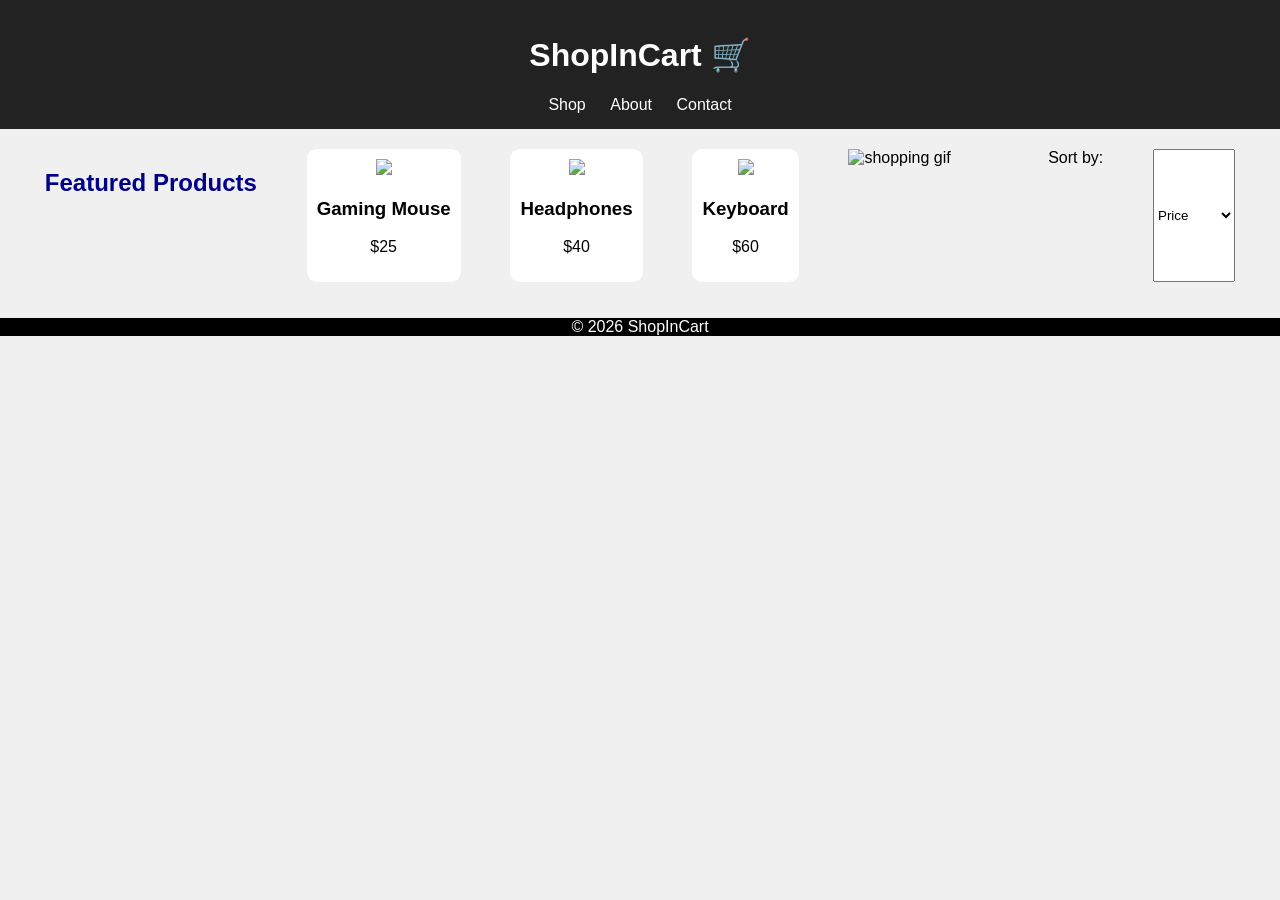
==== index.html @ c74620e2 "Add files via upload" ====
<!DOCTYPE html>
<html>
<head>
    <title>ShopInCart - Home</title>
    <link rel="stylesheet" href="styles.css">

    <!-- Internal CSS -->
    <style>
        h2 {
            color: darkblue;
        }
    </style>
</head>

<body>

<header>
    <h1>ShopInCart 🛒</h1>
    <nav>
        <a href="index.html">Shop</a>
        <a href="about.html">About</a>
        <a href="contact.html">Contact</a>
    </nav>
</header>

<section class="products">

    <h2>Featured Products</h2>

    <div class="card">
        <img src="https://via.placeholder.com/200">
        <h3>Gaming Mouse</h3>
        <p>$25</p>
    </div>

    <div class="card">
        <img src="https://via.placeholder.com/200">
        <h3>Headphones</h3>
        <p>$40</p>
    </div>

    <div class="card">
        <img src="https://via.placeholder.com/200">
        <h3>Keyboard</h3>
        <p>$60</p>
    </div>

    <!-- GIF -->
    <img src="https://media.giphy.com/media/3o7aD2saalBwwftBIY/giphy.gif" alt="shopping gif">

    <!-- Dropdown -->
    <label>Sort by:</label>
    <select>
        <option>Price</option>
        <option>Popularity</option>
        <option>Newest</option>
    </select>

</section>

<footer style="background:black; color:white; text-align:center;">
    <!-- Inline CSS -->
    <p>© 2026 ShopInCart</p>
</footer>

</body>
</html>
---- styles.css ----
body {
    font-family: Arial;
    margin: 0;
    background-color: #f0f0f0;
}

/* Selector 1 */
header {
    background-color: #222;
    color: white;
    padding: 15px;
    text-align: center;
}

/* Selector 2 */
nav a {
    color: white;
    margin: 10px;
    text-decoration: none;
}

/* Selector 3 (Flexbox requirement) */
.products {
    display: flex;
    justify-content: space-around;
    padding: 20px;
}

/* Selector 4 */
.card {
    background: white;
    padding: 10px;
    border-radius: 10px;
    text-align: center;
}

/* Selector 5 */
img {
    width: 150px;
}

/* Animation 1 */
.card {
    animation: slideUp 1s;
}

@keyframes slideUp {
    from {transform: translateY(50px);}
    to {transform: translateY(0);}
}

/* Animation 2 */
button:hover {
    transform: scale(1.1);
    transition: 0.3s;
}
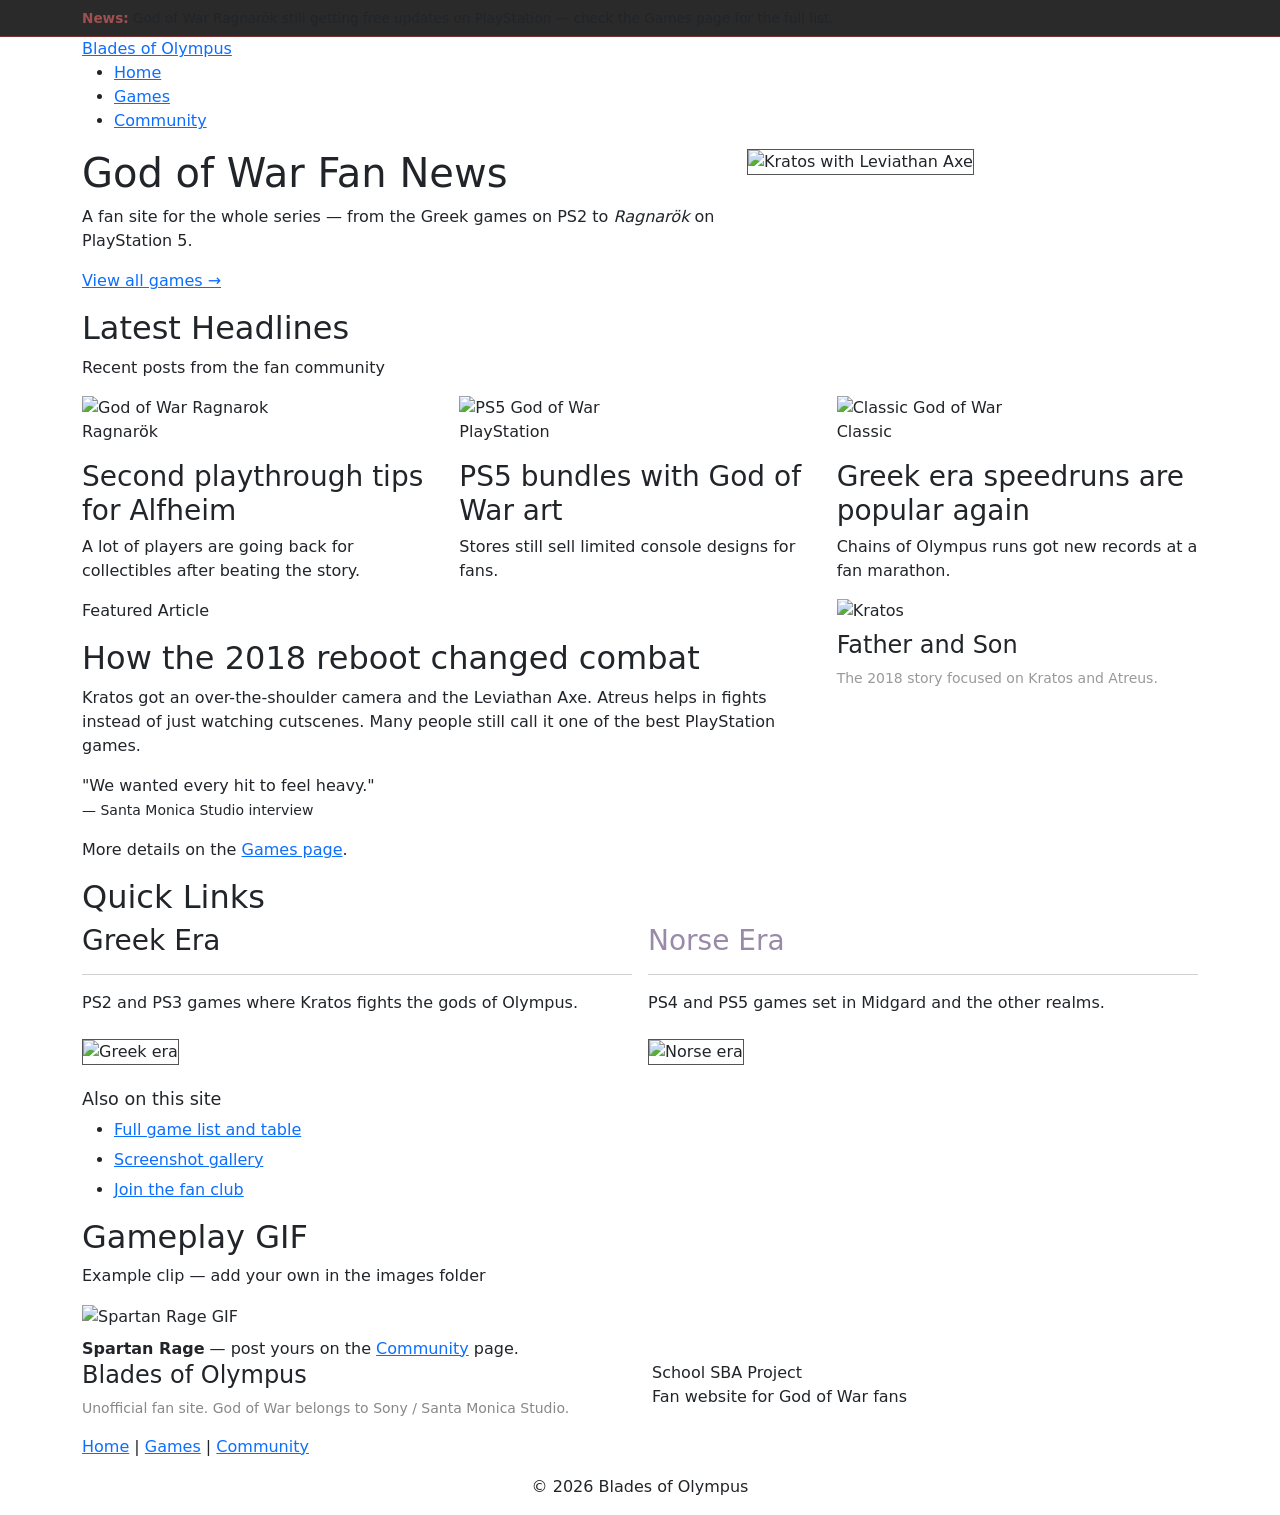
==== commit 51179f90: "Add files via upload" ====
--- a/index.html
+++ b/index.html
@@ -1,67 +1,204 @@
 <!DOCTYPE html>
-<html>
+<html lang="en">
 <head>
-    <title>ShopInCart - Home</title>
-    <link rel="stylesheet" href="styles.css">
-
-    <!-- Internal CSS -->
+    <meta charset="UTF-8">
+    <meta name="viewport" content="width=device-width, initial-scale=1.0">
+    <title>Blades of Olympus | God of War Fan Site</title>
+    <link href="https://cdn.jsdelivr.net/npm/bootstrap@5.3.3/dist/css/bootstrap.min.css" rel="stylesheet">
+    <link rel="stylesheet" href="css/style.css">
     <style>
-        h2 {
-            color: darkblue;
+        .news-bar {
+            background-color: #2a2a2a;
+            border-bottom: 1px solid #7a3030;
+            padding: 8px 0;
+            font-size: 0.85rem;
+        }
+        .news-bar strong {
+            color: #a05050;
+        }
+        .headline-list li {
+            margin-bottom: 6px;
         }
     </style>
 </head>
-
 <body>
 
-<header>
-    <h1>ShopInCart 🛒</h1>
-    <nav>
-        <a href="index.html">Shop</a>
-        <a href="about.html">About</a>
-        <a href="contact.html">Contact</a>
+    <div class="news-bar">
+        <div class="container">
+            <strong>News:</strong>
+            God of War Ragnarök still getting free updates on PlayStation — check the Games page for the full list.
+        </div>
+    </div>
+
+    <nav class="site-nav">
+        <div class="container">
+            <a class="brand-gow" href="index.html">Blades of <span>Olympus</span></a>
+            <ul class="nav-links">
+                <li><a class="active" href="index.html">Home</a></li>
+                <li><a href="games.html">Games</a></li>
+                <li><a href="contact.html">Community</a></li>
+            </ul>
+        </div>
     </nav>
-</header>
-
-<section class="products">
-
-    <h2>Featured Products</h2>
-
-    <div class="card">
-        <img src="https://via.placeholder.com/200">
-        <h3>Gaming Mouse</h3>
-        <p>$25</p>
-    </div>
-
-    <div class="card">
-        <img src="https://via.placeholder.com/200">
-        <h3>Headphones</h3>
-        <p>$40</p>
-    </div>
-
-    <div class="card">
-        <img src="https://via.placeholder.com/200">
-        <h3>Keyboard</h3>
-        <p>$60</p>
-    </div>
-
-    <!-- GIF -->
-    <img src="https://media.giphy.com/media/3o7aD2saalBwwftBIY/giphy.gif" alt="shopping gif">
-
-    <!-- Dropdown -->
-    <label>Sort by:</label>
-    <select>
-        <option>Price</option>
-        <option>Popularity</option>
-        <option>Newest</option>
-    </select>
-
-</section>
-
-<footer style="background:black; color:white; text-align:center;">
-    <!-- Inline CSS -->
-    <p>© 2026 ShopInCart</p>
-</footer>
+
+    <header class="page-header">
+        <div class="container">
+            <div class="row">
+                <div class="col-md-7">
+                    <h1>God of War Fan News</h1>
+                    <p>
+                        A fan site for the whole series — from the Greek games on PS2 to
+                        <em>Ragnarök</em> on PlayStation 5.
+                    </p>
+                    <p><a href="games.html">View all games →</a></p>
+                </div>
+                <div class="col-md-5 mt-3 mt-md-0">
+                    <img src="./images/Kratos&Leviathan.jpg" alt="Kratos with Leviathan Axe" class="img-fluid" style="border: 1px solid #555;">
+                </div>
+            </div>
+        </div>
+    </header>
+
+    <section class="section-block">
+        <div class="container">
+            <h2 class="section-title">Latest Headlines</h2>
+            <p class="section-sub">Recent posts from the fan community</p>
+
+            <div class="row g-3">
+                <div class="col-md-4">
+                    <article class="news-card">
+                        <img src="./images/Alfheim.jpg" alt="God of War Ragnarok">
+                        <div class="card-body">
+                            <p class="card-meta">Ragnarök</p>
+                            <h3>Second playthrough tips for Alfheim</h3>
+                            <p>A lot of players are going back for collectibles after beating the story.</p>
+                        </div>
+                    </article>
+                </div>
+                <div class="col-md-4">
+                    <article class="news-card">
+                        <img src="./images/PS5 Bundle.webp" alt="PS5 God of War">
+                        <div class="card-body">
+                            <p class="card-meta">PlayStation</p>
+                            <h3>PS5 bundles with God of War art</h3>
+                            <p>Stores still sell limited console designs for fans.</p>
+                        </div>
+                    </article>
+                </div>
+                <div class="col-md-4">
+                    <article class="news-card">
+                        <img src="./images/SpeedRunGOW.jpg" alt="Classic God of War">
+                        <div class="card-body">
+                            <p class="card-meta">Classic</p>
+                            <h3>Greek era speedruns are popular again</h3>
+                            <p>Chains of Olympus runs got new records at a fan marathon.</p>
+                        </div>
+                    </article>
+                </div>
+            </div>
+        </div>
+    </section>
+
+    <section class="section-block bg-alt">
+        <div class="container">
+            <div class="row g-3">
+                <div class="col-lg-8">
+                    <aside class="featured-box">
+                        <p class="card-meta">Featured Article</p>
+                        <h2>How the 2018 reboot changed combat</h2>
+                        <p>
+                            Kratos got an over-the-shoulder camera and the Leviathan Axe.
+                            Atreus helps in fights instead of just watching cutscenes.
+                            Many people still call it one of the best PlayStation games.
+                        </p>
+                        <blockquote>
+                            "We wanted every hit to feel heavy."
+                            <footer><small>— Santa Monica Studio interview</small></footer>
+                        </blockquote>
+                        <p>More details on the <a href="games.html">Games page</a>.</p>
+                    </aside>
+                </div>
+                <div class="col-lg-4">
+                    <figure class="side-box">
+                        <img src="./images/Kratos&Atreus.jpg" alt="Kratos" class="img-fluid mb-2">
+                        <figcaption>
+                            <h4 class="text-muted-blue">Father and Son</h4>
+                            <p class="small" style="color: #999;">The 2018 story focused on Kratos and Atreus.</p>
+                        </figcaption>
+                    </figure>
+                </div>
+            </div>
+        </div>
+    </section>
+
+    <section class="section-block">
+        <div class="container">
+            <h2 class="section-title">Quick Links</h2>
+            <div class="row g-3">
+                <div class="col-md-6">
+                    <div class="side-box text-start">
+                        <h3 class="text-muted-blue">Greek Era</h3>
+                        <hr style="border-color: #444;">
+                        <p>PS2 and PS3 games where Kratos fights the gods of Olympus.</p>
+                        <img src="./images/Ps2-Ps3 GOW.jpg" alt="Greek era" class="img-fluid mt-2" style="border: 1px solid #555;">
+                    </div>
+                </div>
+                <div class="col-md-6">
+                    <div class="side-box text-start">
+                        <h3 style="color: #9a8aaa;">Norse Era</h3>
+                        <hr style="border-color: #444;">
+                        <p>PS4 and PS5 games set in Midgard and the other realms.</p>
+                        <img src="./images/GOW Realms.avif" alt="Norse era" class="img-fluid mt-2" style="border: 1px solid #555;">
+                    </div>
+                </div>
+            </div>
+
+            <div class="row mt-4">
+                <div class="col-md-4">
+                    <h3 class="section-title" style="font-size: 1.1rem;">Also on this site</h3>
+                    <ul class="headline-list">
+                        <li><a href="games.html">Full game list and table</a></li>
+                        <li><a href="games.html">Screenshot gallery</a></li>
+                        <li><a href="contact.html">Join the fan club</a></li>
+                    </ul>
+                </div>
+            </div>
+        </div>
+    </section>
+
+    <section class="section-block bg-alt">
+        <div class="container">
+            <h2 class="section-title">Gameplay GIF</h2>
+            <p class="section-sub">Example clip — add your own in the images folder</p>
+            <div class="gif-box">
+                <img src="./images/Cat Rage!.gif" alt="Spartan Rage GIF">
+                <p class="mt-2 mb-0"><strong class="text-muted-red">Spartan Rage</strong> — post yours on the <a href="contact.html">Community</a> page.</p>
+            </div>
+        </div>
+    </section>
+
+    <footer class="site-footer">
+        <div class="container">
+            <div class="row">
+                <div class="col-md-6">
+                    <h4>Blades of Olympus</h4>
+                    <p class="small" style="color: #888;">Unofficial fan site. God of War belongs to Sony / Santa Monica Studio.</p>
+                    <p>
+                        <a href="index.html">Home</a> |
+                        <a href="games.html">Games</a> |
+                        <a href="contact.html">Community</a>
+                    </p>
+                </div>
+                <div class="col-md-6 mt-3 mt-md-0">
+                    <address>
+                        School SBA Project<br>
+                        Fan website for God of War fans
+                    </address>
+                </div>
+            </div>
+            <p class="footer-copy text-center">© 2026 Blades of Olympus</p>
+        </div>
+    </footer>
 
 </body>
-</html>+</html>
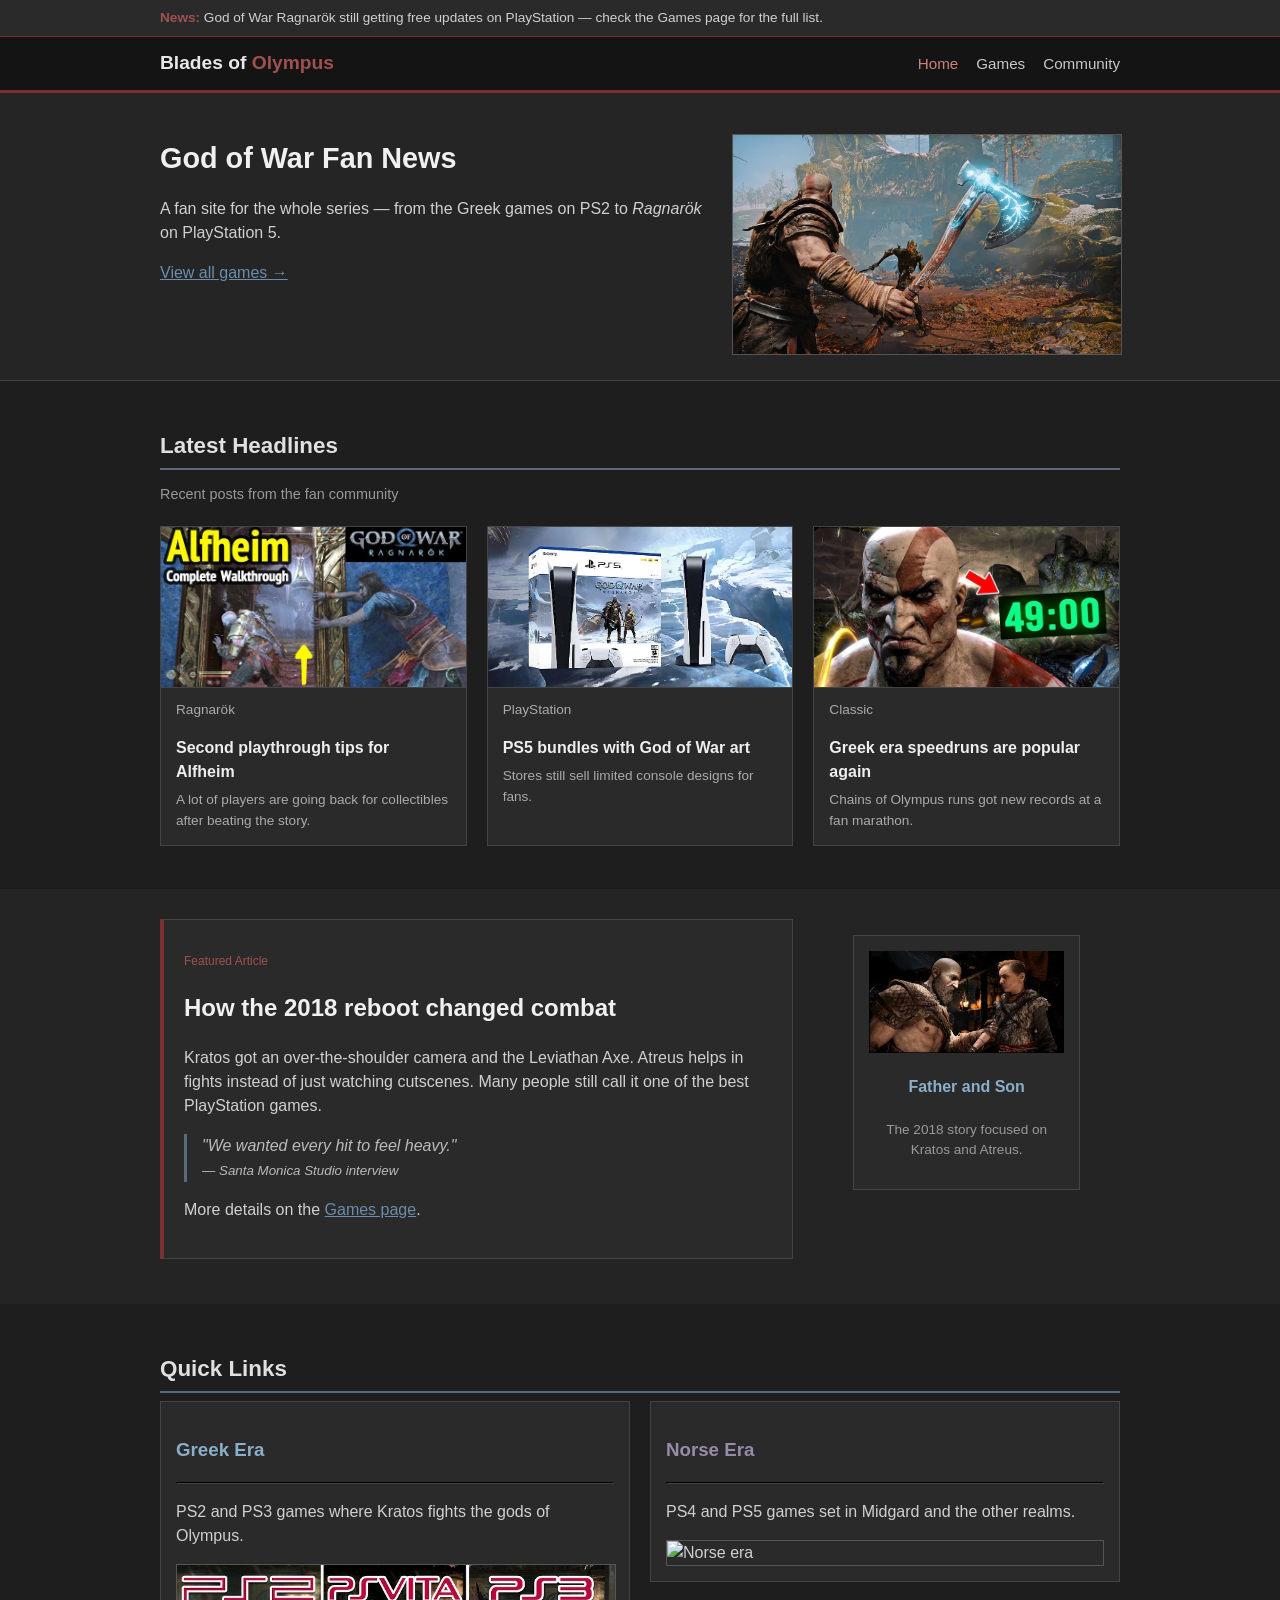
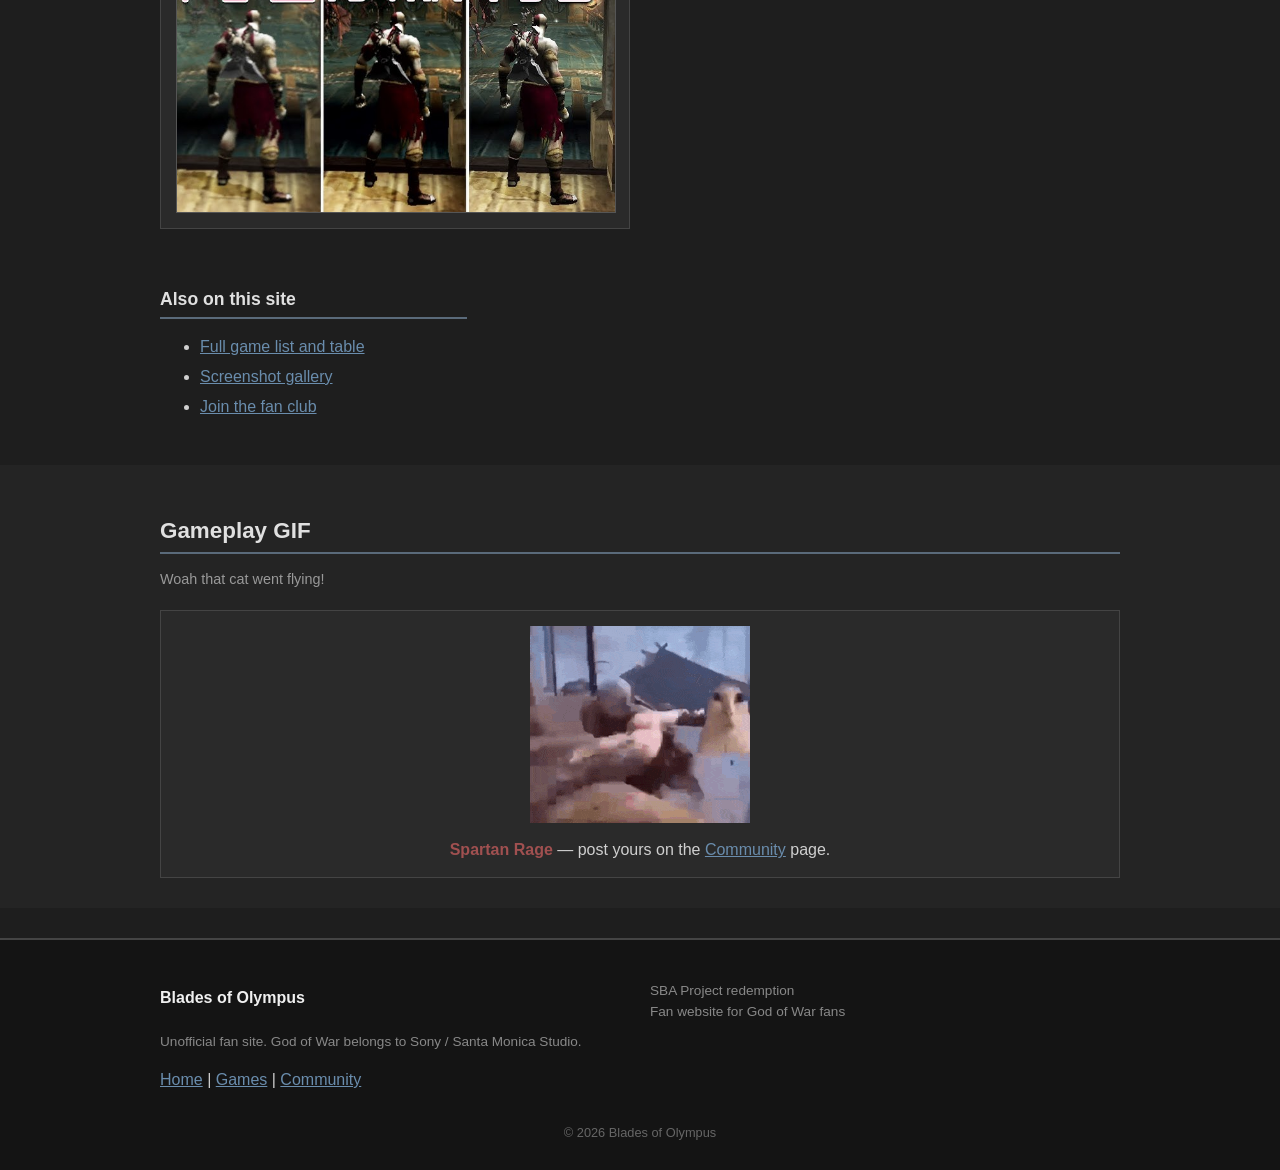
==== commit 3c137ffb: "Add files via upload" ====
--- a/index.html
+++ b/index.html
@@ -4,8 +4,7 @@
     <meta charset="UTF-8">
     <meta name="viewport" content="width=device-width, initial-scale=1.0">
     <title>Blades of Olympus | God of War Fan Site</title>
-    <link href="https://cdn.jsdelivr.net/npm/bootstrap@5.3.3/dist/css/bootstrap.min.css" rel="stylesheet">
-    <link rel="stylesheet" href="css/style.css">
+    <link rel="stylesheet" href="style.css">
     <style>
         .news-bar {
             background-color: #2a2a2a;
@@ -169,7 +168,7 @@
     <section class="section-block bg-alt">
         <div class="container">
             <h2 class="section-title">Gameplay GIF</h2>
-            <p class="section-sub">Example clip — add your own in the images folder</p>
+            <p class="section-sub">Woah that cat went flying!</p>
             <div class="gif-box">
                 <img src="./images/Cat Rage!.gif" alt="Spartan Rage GIF">
                 <p class="mt-2 mb-0"><strong class="text-muted-red">Spartan Rage</strong> — post yours on the <a href="contact.html">Community</a> page.</p>
@@ -191,7 +190,7 @@
                 </div>
                 <div class="col-md-6 mt-3 mt-md-0">
                     <address>
-                        School SBA Project<br>
+                        SBA Project redemption<br>
                         Fan website for God of War fans
                     </address>
                 </div>
--- a/style.css
+++ b/style.css
@@ -0,0 +1,540 @@
+body {
+    font-family: Arial, Helvetica, sans-serif;
+    background-color: #1e1e1e;
+    color: #d0d0d0;
+    line-height: 1.5;
+    margin: 0;
+}
+
+h1, h2, h3, h4 {
+    color: #f0f0f0;
+    font-weight: bold;
+}
+
+a {
+    color: #6a8dad;
+    text-decoration: underline;
+}
+
+a:hover {
+    color: #a05050;
+}
+
+.site-nav {
+    background-color: #141414;
+    border-bottom: 3px solid #7a3030;
+    padding: 12px 0;
+}
+
+.site-nav .container {
+    display: flex;
+    flex-wrap: wrap;
+    align-items: center;
+    justify-content: space-between;
+    gap: 10px;
+}
+
+.brand-gow {
+    color: #e8e8e8;
+    font-weight: bold;
+    font-size: 1.2rem;
+    text-decoration: none;
+}
+
+.brand-gow:hover {
+    color: #a05050;
+}
+
+.brand-gow span {
+    color: #a05050;
+}
+
+.brand-gow:hover span {
+    color: #a05050;
+}
+
+.nav-links {
+    list-style: none;
+    margin: 0;
+    padding: 0;
+    display: flex;
+    flex-wrap: wrap;
+    gap: 5px 18px;
+}
+
+.nav-links a {
+    color: #c8c8c8;
+    text-decoration: none;
+    font-size: 0.95rem;
+}
+
+.nav-links a:hover,
+.nav-links a.active {
+    color: #d08080;
+}
+
+.page-header {
+    background-color: #252525;
+    border-bottom: 1px solid #444;
+    padding: 25px 0;
+}
+
+.page-header h1 {
+    font-size: 1.8rem;
+    margin-bottom: 8px;
+}
+
+.section-block {
+    padding: 30px 0;
+}
+
+.section-title {
+    font-size: 1.4rem;
+    color: #e0e0e0;
+    border-bottom: 2px solid #5a6a7a;
+    padding-bottom: 5px;
+    margin-bottom: 8px;
+}
+
+.section-sub {
+    color: #999;
+    font-size: 0.9rem;
+    margin-bottom: 20px;
+}
+
+.bg-alt {
+    background-color: #242424;
+}
+
+.news-card {
+    background-color: #2a2a2a;
+    border: 1px solid #444;
+    height: 100%;
+    animation: fadeIn 1.2s ease;
+}
+
+.news-card:hover {
+    background-color: #303030;
+}
+
+.news-card img {
+    width: 100%;
+    height: 160px;
+    object-fit: cover;
+    display: block;
+    border-bottom: 1px solid #444;
+}
+
+.news-card .card-body {
+    padding: 12px 15px;
+}
+
+.news-card h3 {
+    font-size: 1rem;
+    color: #eee;
+    margin-bottom: 6px;
+}
+
+.news-card p {
+    font-size: 0.85rem;
+    color: #aaa;
+    margin: 0;
+}
+
+.card-meta {
+    font-size: 0.75rem;
+    color: #a05050;
+    margin-bottom: 4px;
+}
+
+.featured-box {
+    background-color: #2a2a2a;
+    border: 1px solid #444;
+    border-left: 4px solid #7a3030;
+    padding: 20px;
+}
+
+.featured-box blockquote {
+    border-left: 3px solid #5a6a7a;
+    padding-left: 15px;
+    margin: 12px 0;
+    color: #bbb;
+    font-style: italic;
+}
+
+.side-box {
+    background-color: #2a2a2a;
+    border: 1px solid #444;
+    padding: 15px;
+    text-align: center;
+}
+
+.gif-box {
+    background-color: #2a2a2a;
+    border: 1px solid #444;
+    padding: 15px;
+    text-align: center;
+}
+
+.gif-box img {
+    max-width: 100%;
+}
+
+.games-table {
+    width: 100%;
+    border-collapse: collapse;
+    background-color: #2a2a2a;
+    border: 1px solid #444;
+    animation: slideUp 1s ease;
+}
+
+.games-table th,
+.games-table td {
+    padding: 10px 12px;
+    border: 1px solid #444;
+    text-align: left;
+}
+
+.games-table thead {
+    background-color: #333;
+}
+
+.games-table th {
+    color: #8aafc8;
+    font-size: 0.85rem;
+}
+
+.games-table tbody tr:hover {
+    background-color: #333;
+}
+
+.gallery-thumb {
+    border: 1px solid #444;
+    margin-bottom: 15px;
+    background-color: #2a2a2a;
+}
+
+.gallery-thumb img {
+    width: 100%;
+    height: 180px;
+    object-fit: cover;
+    display: block;
+}
+
+.gallery-thumb:hover {
+    border-color: #6a8dad;
+}
+
+.gallery-thumb figcaption {
+    padding: 8px 10px;
+    font-size: 0.85rem;
+    color: #bbb;
+    border-top: 1px solid #444;
+}
+
+.poll-box {
+    background-color: #2a2a2a;
+    border: 1px solid #444;
+    padding: 20px;
+}
+
+#community-hub {
+    scroll-margin-top: 70px;
+}
+
+.form-panel {
+    background-color: #2a2a2a;
+    border: 1px solid #444;
+    padding: 20px;
+    margin-bottom: 20px;
+}
+
+.form-panel h3 {
+    color: #8aafc8;
+    font-size: 1.1rem;
+    margin-bottom: 15px;
+    border-bottom: 1px solid #444;
+    padding-bottom: 8px;
+}
+
+.form-panel label {
+    color: #ccc;
+    font-size: 0.9rem;
+}
+
+.form-panel .form-control,
+.form-panel .form-select {
+    background-color: #1e1e1e;
+    border: 1px solid #555;
+    color: #ddd;
+}
+
+.btn-gow {
+    background-color: #7a3030;
+    color: #fff;
+    border: none;
+    padding: 8px 18px;
+    font-weight: bold;
+}
+
+.btn-gow:hover {
+    background-color: #8a4040;
+    color: #fff;
+}
+
+.character-vote label {
+    display: block;
+    padding: 6px 0;
+    cursor: pointer;
+}
+
+.character-vote label:hover {
+    color: #d08080;
+}
+
+.site-footer {
+    background-color: #141414;
+    border-top: 2px solid #444;
+    padding: 25px 0 15px;
+    margin-top: 30px;
+}
+
+.site-footer address {
+    font-style: normal;
+    color: #888;
+    font-size: 0.85rem;
+}
+
+.footer-copy {
+    color: #666;
+    font-size: 0.8rem;
+    margin-top: 15px;
+}
+
+.text-muted-blue {
+    color: #8aafc8;
+}
+
+.text-muted-red {
+    color: #a05050;
+}
+
+.container {
+    max-width: 960px;
+    margin: 0 auto;
+    padding: 0 15px;
+}
+
+.row {
+    display: flex;
+    flex-wrap: wrap;
+    margin: 0 -10px;
+}
+
+.row.g-3 > [class*="col-"] {
+    margin-bottom: 15px;
+}
+
+.row.g-4 > [class*="col-"] {
+    margin-bottom: 20px;
+}
+
+[class*="col-"] {
+    box-sizing: border-box;
+    padding: 0 10px;
+    width: 100%;
+}
+
+.row.align-items-center {
+    align-items: center;
+}
+
+.col-md-4,
+.col-lg-4 {
+    width: 100%;
+}
+
+.col-md-5,
+.col-md-6,
+.col-md-7,
+.col-md-8,
+.col-lg-6,
+.col-lg-8 {
+    width: 100%;
+}
+
+.col-sm-6 {
+    width: 100%;
+}
+
+@media (min-width: 576px) {
+    .col-sm-6 {
+        width: 50%;
+    }
+}
+
+@media (min-width: 768px) {
+    .col-md-4 {
+        width: 33.333%;
+    }
+
+    .col-md-5 {
+        width: 41.666%;
+    }
+
+    .col-md-6 {
+        width: 50%;
+    }
+
+    .col-md-7 {
+        width: 58.333%;
+    }
+
+    .col-md-8 {
+        width: 66.666%;
+    }
+
+    .mt-md-0 {
+        margin-top: 0;
+    }
+
+    .row.flex-md-row-reverse {
+        flex-direction: row-reverse;
+    }
+}
+
+@media (min-width: 992px) {
+    .col-lg-4 {
+        width: 33.333%;
+    }
+
+    .col-lg-6 {
+        width: 50%;
+    }
+
+    .col-lg-8 {
+        width: 66.666%;
+    }
+}
+
+.img-fluid {
+    max-width: 100%;
+    height: auto;
+    display: block;
+}
+
+.text-center {
+    text-align: center;
+}
+
+.text-start {
+    text-align: left;
+}
+
+.small {
+    font-size: 0.85rem;
+}
+
+.h5 {
+    font-size: 1.1rem;
+}
+
+.h6 {
+    font-size: 1rem;
+}
+
+.mt-2 { margin-top: 0.5rem; }
+.mt-3 { margin-top: 1rem; }
+.mt-4 { margin-top: 1.5rem; }
+.mb-0 { margin-bottom: 0; }
+.mb-1 { margin-bottom: 0.25rem; }
+.mb-2 { margin-bottom: 0.5rem; }
+.mb-3 { margin-bottom: 1rem; }
+.pt-3 { padding-top: 1rem; }
+
+.visually-hidden {
+    position: absolute;
+    width: 1px;
+    height: 1px;
+    padding: 0;
+    margin: -1px;
+    overflow: hidden;
+    clip: rect(0, 0, 0, 0);
+    border: 0;
+}
+
+.card {
+    background-color: #2a2a2a;
+    border: 1px solid #555;
+    height: 100%;
+}
+
+.card.bg-dark {
+    background-color: #2a2a2a;
+}
+
+.card.text-light {
+    color: #d0d0d0;
+}
+
+.card.border-secondary {
+    border-color: #555;
+}
+
+.card-body {
+    padding: 15px;
+}
+
+.card-title {
+    margin-bottom: 8px;
+}
+
+.card-text {
+    margin-bottom: 10px;
+}
+
+.form-label {
+    display: block;
+    margin-bottom: 5px;
+    color: #ccc;
+}
+
+.form-control,
+.form-select {
+    width: 100%;
+    padding: 8px 10px;
+    margin-bottom: 5px;
+    background-color: #1e1e1e;
+    border: 1px solid #555;
+    color: #ddd;
+    font-family: Arial, Helvetica, sans-serif;
+    font-size: 0.95rem;
+    box-sizing: border-box;
+}
+
+textarea.form-control {
+    resize: vertical;
+}
+
+.btn {
+    display: inline-block;
+    font-family: Arial, Helvetica, sans-serif;
+    font-size: 0.95rem;
+    cursor: pointer;
+}
+
+@keyframes fadeIn {
+    from { opacity: 0; }
+    to { opacity: 1; }
+}
+
+@keyframes slideUp {
+    from {
+        opacity: 0;
+        transform: translateY(20px);
+    }
+    to {
+        opacity: 1;
+        transform: translateY(0);
+    }
+}
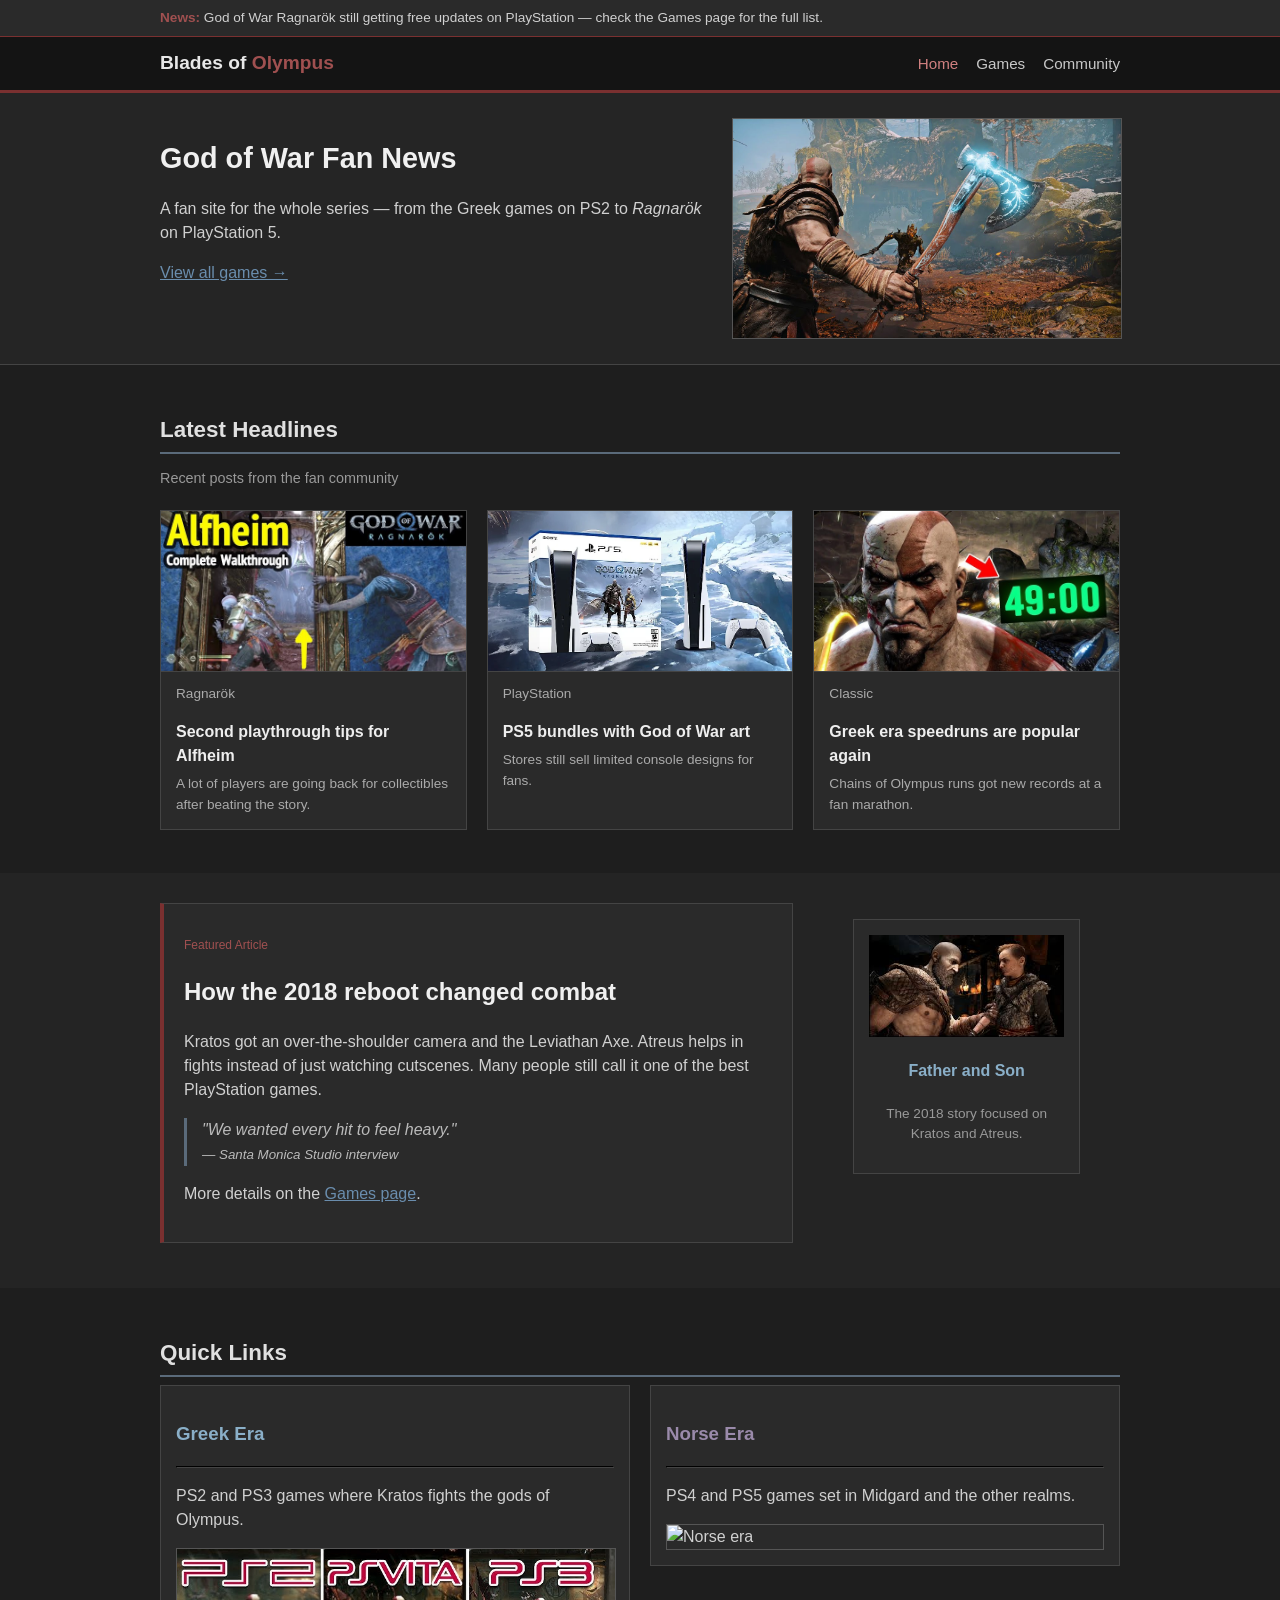
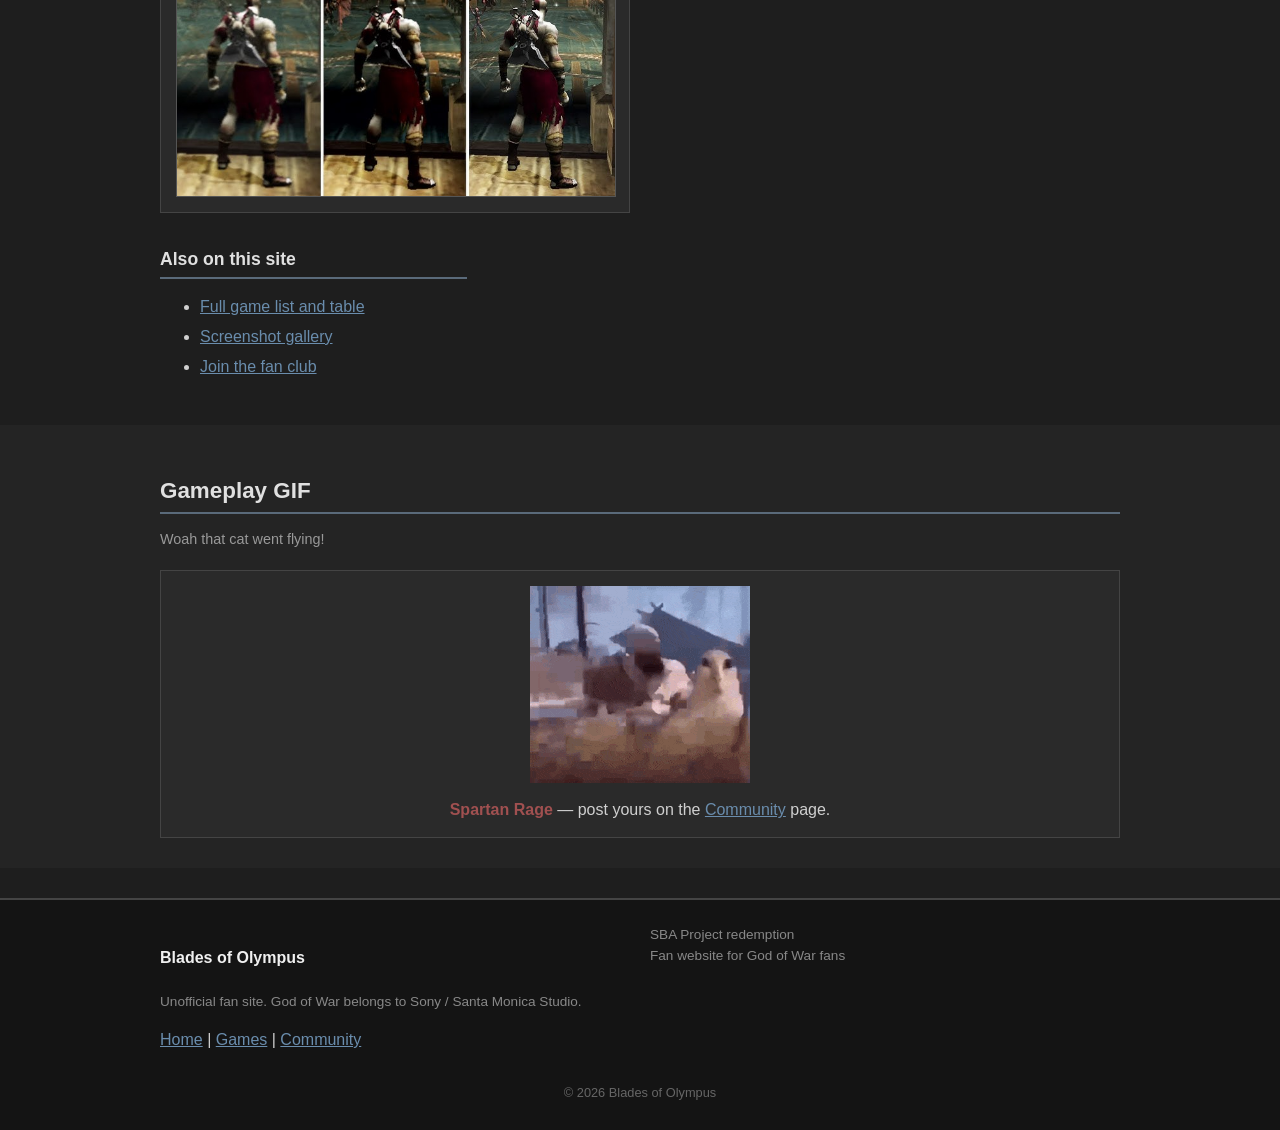
==== commit 76ab5746: "I Regret not Making this a git Repo the first time" ====
--- a/index.html
+++ b/index.html
@@ -1,203 +1,203 @@
-<!DOCTYPE html>
-<html lang="en">
-<head>
-    <meta charset="UTF-8">
-    <meta name="viewport" content="width=device-width, initial-scale=1.0">
-    <title>Blades of Olympus | God of War Fan Site</title>
-    <link rel="stylesheet" href="style.css">
-    <style>
-        .news-bar {
-            background-color: #2a2a2a;
-            border-bottom: 1px solid #7a3030;
-            padding: 8px 0;
-            font-size: 0.85rem;
-        }
-        .news-bar strong {
-            color: #a05050;
-        }
-        .headline-list li {
-            margin-bottom: 6px;
-        }
-    </style>
-</head>
-<body>
-
-    <div class="news-bar">
-        <div class="container">
-            <strong>News:</strong>
-            God of War Ragnarök still getting free updates on PlayStation — check the Games page for the full list.
-        </div>
-    </div>
-
-    <nav class="site-nav">
-        <div class="container">
-            <a class="brand-gow" href="index.html">Blades of <span>Olympus</span></a>
-            <ul class="nav-links">
-                <li><a class="active" href="index.html">Home</a></li>
-                <li><a href="games.html">Games</a></li>
-                <li><a href="contact.html">Community</a></li>
-            </ul>
-        </div>
-    </nav>
-
-    <header class="page-header">
-        <div class="container">
-            <div class="row">
-                <div class="col-md-7">
-                    <h1>God of War Fan News</h1>
-                    <p>
-                        A fan site for the whole series — from the Greek games on PS2 to
-                        <em>Ragnarök</em> on PlayStation 5.
-                    </p>
-                    <p><a href="games.html">View all games →</a></p>
-                </div>
-                <div class="col-md-5 mt-3 mt-md-0">
-                    <img src="./images/Kratos&Leviathan.jpg" alt="Kratos with Leviathan Axe" class="img-fluid" style="border: 1px solid #555;">
-                </div>
-            </div>
-        </div>
-    </header>
-
-    <section class="section-block">
-        <div class="container">
-            <h2 class="section-title">Latest Headlines</h2>
-            <p class="section-sub">Recent posts from the fan community</p>
-
-            <div class="row g-3">
-                <div class="col-md-4">
-                    <article class="news-card">
-                        <img src="./images/Alfheim.jpg" alt="God of War Ragnarok">
-                        <div class="card-body">
-                            <p class="card-meta">Ragnarök</p>
-                            <h3>Second playthrough tips for Alfheim</h3>
-                            <p>A lot of players are going back for collectibles after beating the story.</p>
-                        </div>
-                    </article>
-                </div>
-                <div class="col-md-4">
-                    <article class="news-card">
-                        <img src="./images/PS5 Bundle.webp" alt="PS5 God of War">
-                        <div class="card-body">
-                            <p class="card-meta">PlayStation</p>
-                            <h3>PS5 bundles with God of War art</h3>
-                            <p>Stores still sell limited console designs for fans.</p>
-                        </div>
-                    </article>
-                </div>
-                <div class="col-md-4">
-                    <article class="news-card">
-                        <img src="./images/SpeedRunGOW.jpg" alt="Classic God of War">
-                        <div class="card-body">
-                            <p class="card-meta">Classic</p>
-                            <h3>Greek era speedruns are popular again</h3>
-                            <p>Chains of Olympus runs got new records at a fan marathon.</p>
-                        </div>
-                    </article>
-                </div>
-            </div>
-        </div>
-    </section>
-
-    <section class="section-block bg-alt">
-        <div class="container">
-            <div class="row g-3">
-                <div class="col-lg-8">
-                    <aside class="featured-box">
-                        <p class="card-meta">Featured Article</p>
-                        <h2>How the 2018 reboot changed combat</h2>
-                        <p>
-                            Kratos got an over-the-shoulder camera and the Leviathan Axe.
-                            Atreus helps in fights instead of just watching cutscenes.
-                            Many people still call it one of the best PlayStation games.
-                        </p>
-                        <blockquote>
-                            "We wanted every hit to feel heavy."
-                            <footer><small>— Santa Monica Studio interview</small></footer>
-                        </blockquote>
-                        <p>More details on the <a href="games.html">Games page</a>.</p>
-                    </aside>
-                </div>
-                <div class="col-lg-4">
-                    <figure class="side-box">
-                        <img src="./images/Kratos&Atreus.jpg" alt="Kratos" class="img-fluid mb-2">
-                        <figcaption>
-                            <h4 class="text-muted-blue">Father and Son</h4>
-                            <p class="small" style="color: #999;">The 2018 story focused on Kratos and Atreus.</p>
-                        </figcaption>
-                    </figure>
-                </div>
-            </div>
-        </div>
-    </section>
-
-    <section class="section-block">
-        <div class="container">
-            <h2 class="section-title">Quick Links</h2>
-            <div class="row g-3">
-                <div class="col-md-6">
-                    <div class="side-box text-start">
-                        <h3 class="text-muted-blue">Greek Era</h3>
-                        <hr style="border-color: #444;">
-                        <p>PS2 and PS3 games where Kratos fights the gods of Olympus.</p>
-                        <img src="./images/Ps2-Ps3 GOW.jpg" alt="Greek era" class="img-fluid mt-2" style="border: 1px solid #555;">
-                    </div>
-                </div>
-                <div class="col-md-6">
-                    <div class="side-box text-start">
-                        <h3 style="color: #9a8aaa;">Norse Era</h3>
-                        <hr style="border-color: #444;">
-                        <p>PS4 and PS5 games set in Midgard and the other realms.</p>
-                        <img src="./images/GOW Realms.avif" alt="Norse era" class="img-fluid mt-2" style="border: 1px solid #555;">
-                    </div>
-                </div>
-            </div>
-
-            <div class="row mt-4">
-                <div class="col-md-4">
-                    <h3 class="section-title" style="font-size: 1.1rem;">Also on this site</h3>
-                    <ul class="headline-list">
-                        <li><a href="games.html">Full game list and table</a></li>
-                        <li><a href="games.html">Screenshot gallery</a></li>
-                        <li><a href="contact.html">Join the fan club</a></li>
-                    </ul>
-                </div>
-            </div>
-        </div>
-    </section>
-
-    <section class="section-block bg-alt">
-        <div class="container">
-            <h2 class="section-title">Gameplay GIF</h2>
-            <p class="section-sub">Woah that cat went flying!</p>
-            <div class="gif-box">
-                <img src="./images/Cat Rage!.gif" alt="Spartan Rage GIF">
-                <p class="mt-2 mb-0"><strong class="text-muted-red">Spartan Rage</strong> — post yours on the <a href="contact.html">Community</a> page.</p>
-            </div>
-        </div>
-    </section>
-
-    <footer class="site-footer">
-        <div class="container">
-            <div class="row">
-                <div class="col-md-6">
-                    <h4>Blades of Olympus</h4>
-                    <p class="small" style="color: #888;">Unofficial fan site. God of War belongs to Sony / Santa Monica Studio.</p>
-                    <p>
-                        <a href="index.html">Home</a> |
-                        <a href="games.html">Games</a> |
-                        <a href="contact.html">Community</a>
-                    </p>
-                </div>
-                <div class="col-md-6 mt-3 mt-md-0">
-                    <address>
-                        SBA Project redemption<br>
-                        Fan website for God of War fans
-                    </address>
-                </div>
-            </div>
-            <p class="footer-copy text-center">© 2026 Blades of Olympus</p>
-        </div>
-    </footer>
-
-</body>
-</html>
+<!DOCTYPE html>
+<html lang="en">
+<head>
+    <meta charset="UTF-8">
+    <meta name="viewport" content="width=device-width, initial-scale=1.0">
+    <title>Blades of Olympus | God of War Fan Site</title>
+    <link rel="stylesheet" href="style.css">
+    <style>
+        .news-bar {
+            background-color: #2a2a2a;
+            border-bottom: 1px solid #7a3030;
+            padding: 8px 0;
+            font-size: 0.85rem;
+        }
+        .news-bar strong {
+            color: #a05050;
+        }
+        .headline-list li {
+            margin-bottom: 6px;
+        }
+    </style>
+</head>
+<body>
+
+    <div class="news-bar">
+        <div class="container">
+            <strong>News:</strong>
+            God of War Ragnarök still getting free updates on PlayStation — check the Games page for the full list.
+        </div>
+    </div>
+
+    <nav class="site-nav">
+        <div class="container">
+            <a class="brand-gow" href="index.html">Blades of <span>Olympus</span></a>
+            <ul class="nav-links">
+                <li><a class="active" href="index.html">Home</a></li>
+                <li><a href="games.html">Games</a></li>
+                <li><a href="contact.html">Community</a></li>
+            </ul>
+        </div>
+    </nav>
+
+    <header class="page-header">
+        <div class="container">
+            <div class="row">
+                <div class="col-md-7">
+                    <h1>God of War Fan News</h1>
+                    <p>
+                        A fan site for the whole series — from the Greek games on PS2 to
+                        <em>Ragnarök</em> on PlayStation 5.
+                    </p>
+                    <p><a href="games.html">View all games →</a></p>
+                </div>
+                <div class="col-md-5 mt-3 mt-md-0">
+                    <img src="./images/Kratos&Leviathan.jpg" alt="Kratos with Leviathan Axe" class="img-fluid" style="border: 1px solid #555;">
+                </div>
+            </div>
+        </div>
+    </header>
+
+    <section class="section-block">
+        <div class="container">
+            <h2 class="section-title">Latest Headlines</h2>
+            <p class="section-sub">Recent posts from the fan community</p>
+
+            <div class="row g-3">
+                <div class="col-md-4">
+                    <div class="news-card">
+                        <img src="./images/Alfheim.jpg" alt="God of War Ragnarok">
+                        <div class="card-body">
+                            <p class="card-meta">Ragnarök</p>
+                            <h3>Second playthrough tips for Alfheim</h3>
+                            <p>A lot of players are going back for collectibles after beating the story.</p>
+                        </div>
+                    </div>
+                </div>
+                <div class="col-md-4">
+                    <div class="news-card">
+                        <img src="./images/PS5 Bundle.webp" alt="PS5 God of War">
+                        <div class="card-body">
+                            <p class="card-meta">PlayStation</p>
+                            <h3>PS5 bundles with God of War art</h3>
+                            <p>Stores still sell limited console designs for fans.</p>
+                        </div>
+                    </div>
+                </div>
+                <div class="col-md-4">
+                    <div class="news-card">
+                        <img src="./images/SpeedRunGOW.jpg" alt="Classic God of War">
+                        <div class="card-body">
+                            <p class="card-meta">Classic</p>
+                            <h3>Greek era speedruns are popular again</h3>
+                            <p>Chains of Olympus runs got new records at a fan marathon.</p>
+                        </div>
+                    </div>
+                </div>
+            </div>
+        </div>
+    </section>
+
+    <section class="section-block bg-alt">
+        <div class="container">
+            <div class="row g-3">
+                <div class="col-lg-8">
+                    <aside class="featured-box">
+                        <p class="card-meta">Featured Article</p>
+                        <h2>How the 2018 reboot changed combat</h2>
+                        <p>
+                            Kratos got an over-the-shoulder camera and the Leviathan Axe.
+                            Atreus helps in fights instead of just watching cutscenes.
+                            Many people still call it one of the best PlayStation games.
+                        </p>
+                        <blockquote>
+                            "We wanted every hit to feel heavy."
+                            <footer><small>— Santa Monica Studio interview</small></footer>
+                        </blockquote>
+                        <p>More details on the <a href="games.html">Games page</a>.</p>
+                    </aside>
+                </div>
+                <div class="col-lg-4">
+                    <figure class="side-box">
+                        <img src="./images/Kratos&Atreus.jpg" alt="Kratos" class="img-fluid mb-2">
+                        <figcaption>
+                            <h4 class="text-muted-blue">Father and Son</h4>
+                            <p class="small" style="color: #999;">The 2018 story focused on Kratos and Atreus.</p>
+                        </figcaption>
+                    </figure>
+                </div>
+            </div>
+        </div>
+    </section>
+
+    <section class="section-block">
+        <div class="container">
+            <h2 class="section-title">Quick Links</h2>
+            <div class="row g-3">
+                <div class="col-md-6">
+                    <div class="side-box text-start">
+                        <h3 class="text-muted-blue">Greek Era</h3>
+                        <hr style="border-color: #444;">
+                        <p>PS2 and PS3 games where Kratos fights the gods of Olympus.</p>
+                        <img src="./images/Ps2-Ps3 GOW.jpg" alt="Greek era" class="img-fluid mt-2" style="border: 1px solid #555;">
+                    </div>
+                </div>
+                <div class="col-md-6">
+                    <div class="side-box text-start">
+                        <h3 style="color: #9a8aaa;">Norse Era</h3>
+                        <hr style="border-color: #444;">
+                        <p>PS4 and PS5 games set in Midgard and the other realms.</p>
+                        <img src="./images/GOW Realms.avif" alt="Norse era" class="img-fluid mt-2" style="border: 1px solid #555;">
+                    </div>
+                </div>
+            </div>
+
+            <div class="row mt-4">
+                <div class="col-md-4">
+                    <h3 class="section-title" style="font-size: 1.1rem;">Also on this site</h3>
+                    <ul class="headline-list">
+                        <li><a href="games.html">Full game list and table</a></li>
+                        <li><a href="games.html">Screenshot gallery</a></li>
+                        <li><a href="contact.html">Join the fan club</a></li>
+                    </ul>
+                </div>
+            </div>
+        </div>
+    </section>
+
+    <section class="section-block bg-alt">
+        <div class="container">
+            <h2 class="section-title">Gameplay GIF</h2>
+            <p class="section-sub">Woah that cat went flying!</p>
+            <div class="gif-box">
+                <img src="./images/Cat Rage!.gif" alt="Spartan Rage GIF">
+                <p style="margin-top: 0.5rem; margin-bottom: 0;"><strong class="text-muted-red">Spartan Rage</strong> — post yours on the <a href="contact.html">Community</a> page.</p>
+            </div>
+        </div>
+    </section>
+
+    <footer class="site-footer">
+        <div class="container">
+            <div class="row">
+                <div class="col-md-6">
+                    <h4>Blades of Olympus</h4>
+                    <p class="small" style="color: #888;">Unofficial fan site. God of War belongs to Sony / Santa Monica Studio.</p>
+                    <p>
+                        <a href="index.html">Home</a> |
+                        <a href="games.html">Games</a> |
+                        <a href="contact.html">Community</a>
+                    </p>
+                </div>
+                <div class="col-md-6 mt-3 mt-md-0">
+                    <address>
+                        SBA Project redemption<br>
+                        Fan website for God of War fans
+                    </address>
+                </div>
+            </div>
+            <p class="footer-copy text-center">© 2026 Blades of Olympus</p>
+        </div>
+    </footer>
+
+</body>
+</html>
--- a/style.css
+++ b/style.css
@@ -1,540 +1,537 @@
-body {
-    font-family: Arial, Helvetica, sans-serif;
-    background-color: #1e1e1e;
-    color: #d0d0d0;
-    line-height: 1.5;
-    margin: 0;
-}
-
-h1, h2, h3, h4 {
-    color: #f0f0f0;
-    font-weight: bold;
-}
-
-a {
-    color: #6a8dad;
-    text-decoration: underline;
-}
-
-a:hover {
-    color: #a05050;
-}
-
-.site-nav {
-    background-color: #141414;
-    border-bottom: 3px solid #7a3030;
-    padding: 12px 0;
-}
-
-.site-nav .container {
-    display: flex;
-    flex-wrap: wrap;
-    align-items: center;
-    justify-content: space-between;
-    gap: 10px;
-}
-
-.brand-gow {
-    color: #e8e8e8;
-    font-weight: bold;
-    font-size: 1.2rem;
-    text-decoration: none;
-}
-
-.brand-gow:hover {
-    color: #a05050;
-}
-
-.brand-gow span {
-    color: #a05050;
-}
-
-.brand-gow:hover span {
-    color: #a05050;
-}
-
-.nav-links {
-    list-style: none;
-    margin: 0;
-    padding: 0;
-    display: flex;
-    flex-wrap: wrap;
-    gap: 5px 18px;
-}
-
-.nav-links a {
-    color: #c8c8c8;
-    text-decoration: none;
-    font-size: 0.95rem;
-}
-
-.nav-links a:hover,
-.nav-links a.active {
-    color: #d08080;
-}
-
-.page-header {
-    background-color: #252525;
-    border-bottom: 1px solid #444;
-    padding: 25px 0;
-}
-
-.page-header h1 {
-    font-size: 1.8rem;
-    margin-bottom: 8px;
-}
-
-.section-block {
-    padding: 30px 0;
-}
-
-.section-title {
-    font-size: 1.4rem;
-    color: #e0e0e0;
-    border-bottom: 2px solid #5a6a7a;
-    padding-bottom: 5px;
-    margin-bottom: 8px;
-}
-
-.section-sub {
-    color: #999;
-    font-size: 0.9rem;
-    margin-bottom: 20px;
-}
-
-.bg-alt {
-    background-color: #242424;
-}
-
-.news-card {
-    background-color: #2a2a2a;
-    border: 1px solid #444;
-    height: 100%;
-    animation: fadeIn 1.2s ease;
-}
-
-.news-card:hover {
-    background-color: #303030;
-}
-
-.news-card img {
-    width: 100%;
-    height: 160px;
-    object-fit: cover;
-    display: block;
-    border-bottom: 1px solid #444;
-}
-
-.news-card .card-body {
-    padding: 12px 15px;
-}
-
-.news-card h3 {
-    font-size: 1rem;
-    color: #eee;
-    margin-bottom: 6px;
-}
-
-.news-card p {
-    font-size: 0.85rem;
-    color: #aaa;
-    margin: 0;
-}
-
-.card-meta {
-    font-size: 0.75rem;
-    color: #a05050;
-    margin-bottom: 4px;
-}
-
-.featured-box {
-    background-color: #2a2a2a;
-    border: 1px solid #444;
-    border-left: 4px solid #7a3030;
-    padding: 20px;
-}
-
-.featured-box blockquote {
-    border-left: 3px solid #5a6a7a;
-    padding-left: 15px;
-    margin: 12px 0;
-    color: #bbb;
-    font-style: italic;
-}
-
-.side-box {
-    background-color: #2a2a2a;
-    border: 1px solid #444;
-    padding: 15px;
-    text-align: center;
-}
-
-.gif-box {
-    background-color: #2a2a2a;
-    border: 1px solid #444;
-    padding: 15px;
-    text-align: center;
-}
-
-.gif-box img {
-    max-width: 100%;
-}
-
-.games-table {
-    width: 100%;
-    border-collapse: collapse;
-    background-color: #2a2a2a;
-    border: 1px solid #444;
-    animation: slideUp 1s ease;
-}
-
-.games-table th,
-.games-table td {
-    padding: 10px 12px;
-    border: 1px solid #444;
-    text-align: left;
-}
-
-.games-table thead {
-    background-color: #333;
-}
-
-.games-table th {
-    color: #8aafc8;
-    font-size: 0.85rem;
-}
-
-.games-table tbody tr:hover {
-    background-color: #333;
-}
-
-.gallery-thumb {
-    border: 1px solid #444;
-    margin-bottom: 15px;
-    background-color: #2a2a2a;
-}
-
-.gallery-thumb img {
-    width: 100%;
-    height: 180px;
-    object-fit: cover;
-    display: block;
-}
-
-.gallery-thumb:hover {
-    border-color: #6a8dad;
-}
-
-.gallery-thumb figcaption {
-    padding: 8px 10px;
-    font-size: 0.85rem;
-    color: #bbb;
-    border-top: 1px solid #444;
-}
-
-.poll-box {
-    background-color: #2a2a2a;
-    border: 1px solid #444;
-    padding: 20px;
-}
-
-#community-hub {
-    scroll-margin-top: 70px;
-}
-
-.form-panel {
-    background-color: #2a2a2a;
-    border: 1px solid #444;
-    padding: 20px;
-    margin-bottom: 20px;
-}
-
-.form-panel h3 {
-    color: #8aafc8;
-    font-size: 1.1rem;
-    margin-bottom: 15px;
-    border-bottom: 1px solid #444;
-    padding-bottom: 8px;
-}
-
-.form-panel label {
-    color: #ccc;
-    font-size: 0.9rem;
-}
-
-.form-panel .form-control,
-.form-panel .form-select {
-    background-color: #1e1e1e;
-    border: 1px solid #555;
-    color: #ddd;
-}
-
-.btn-gow {
-    background-color: #7a3030;
-    color: #fff;
-    border: none;
-    padding: 8px 18px;
-    font-weight: bold;
-}
-
-.btn-gow:hover {
-    background-color: #8a4040;
-    color: #fff;
-}
-
-.character-vote label {
-    display: block;
-    padding: 6px 0;
-    cursor: pointer;
-}
-
-.character-vote label:hover {
-    color: #d08080;
-}
-
-.site-footer {
-    background-color: #141414;
-    border-top: 2px solid #444;
-    padding: 25px 0 15px;
-    margin-top: 30px;
-}
-
-.site-footer address {
-    font-style: normal;
-    color: #888;
-    font-size: 0.85rem;
-}
-
-.footer-copy {
-    color: #666;
-    font-size: 0.8rem;
-    margin-top: 15px;
-}
-
-.text-muted-blue {
-    color: #8aafc8;
-}
-
-.text-muted-red {
-    color: #a05050;
-}
-
-.container {
-    max-width: 960px;
-    margin: 0 auto;
-    padding: 0 15px;
-}
-
-.row {
-    display: flex;
-    flex-wrap: wrap;
-    margin: 0 -10px;
-}
-
-.row.g-3 > [class*="col-"] {
-    margin-bottom: 15px;
-}
-
-.row.g-4 > [class*="col-"] {
-    margin-bottom: 20px;
-}
-
-[class*="col-"] {
-    box-sizing: border-box;
-    padding: 0 10px;
-    width: 100%;
-}
-
-.row.align-items-center {
-    align-items: center;
-}
-
-.col-md-4,
-.col-lg-4 {
-    width: 100%;
-}
-
-.col-md-5,
-.col-md-6,
-.col-md-7,
-.col-md-8,
-.col-lg-6,
-.col-lg-8 {
-    width: 100%;
-}
-
-.col-sm-6 {
-    width: 100%;
-}
-
-@media (min-width: 576px) {
-    .col-sm-6 {
-        width: 50%;
-    }
-}
-
-@media (min-width: 768px) {
-    .col-md-4 {
-        width: 33.333%;
-    }
-
-    .col-md-5 {
-        width: 41.666%;
-    }
-
-    .col-md-6 {
-        width: 50%;
-    }
-
-    .col-md-7 {
-        width: 58.333%;
-    }
-
-    .col-md-8 {
-        width: 66.666%;
-    }
-
-    .mt-md-0 {
-        margin-top: 0;
-    }
-
-    .row.flex-md-row-reverse {
-        flex-direction: row-reverse;
-    }
-}
-
-@media (min-width: 992px) {
-    .col-lg-4 {
-        width: 33.333%;
-    }
-
-    .col-lg-6 {
-        width: 50%;
-    }
-
-    .col-lg-8 {
-        width: 66.666%;
-    }
-}
-
-.img-fluid {
-    max-width: 100%;
-    height: auto;
-    display: block;
-}
-
-.text-center {
-    text-align: center;
-}
-
-.text-start {
-    text-align: left;
-}
-
-.small {
-    font-size: 0.85rem;
-}
-
-.h5 {
-    font-size: 1.1rem;
-}
-
-.h6 {
-    font-size: 1rem;
-}
-
-.mt-2 { margin-top: 0.5rem; }
-.mt-3 { margin-top: 1rem; }
-.mt-4 { margin-top: 1.5rem; }
-.mb-0 { margin-bottom: 0; }
-.mb-1 { margin-bottom: 0.25rem; }
-.mb-2 { margin-bottom: 0.5rem; }
-.mb-3 { margin-bottom: 1rem; }
-.pt-3 { padding-top: 1rem; }
-
-.visually-hidden {
-    position: absolute;
-    width: 1px;
-    height: 1px;
-    padding: 0;
-    margin: -1px;
-    overflow: hidden;
-    clip: rect(0, 0, 0, 0);
-    border: 0;
-}
-
-.card {
-    background-color: #2a2a2a;
-    border: 1px solid #555;
-    height: 100%;
-}
-
-.card.bg-dark {
-    background-color: #2a2a2a;
-}
-
-.card.text-light {
-    color: #d0d0d0;
-}
-
-.card.border-secondary {
-    border-color: #555;
-}
-
-.card-body {
-    padding: 15px;
-}
-
-.card-title {
-    margin-bottom: 8px;
-}
-
-.card-text {
-    margin-bottom: 10px;
-}
-
-.form-label {
-    display: block;
-    margin-bottom: 5px;
-    color: #ccc;
-}
-
-.form-control,
-.form-select {
-    width: 100%;
-    padding: 8px 10px;
-    margin-bottom: 5px;
-    background-color: #1e1e1e;
-    border: 1px solid #555;
-    color: #ddd;
-    font-family: Arial, Helvetica, sans-serif;
-    font-size: 0.95rem;
-    box-sizing: border-box;
-}
-
-textarea.form-control {
-    resize: vertical;
-}
-
-.btn {
-    display: inline-block;
-    font-family: Arial, Helvetica, sans-serif;
-    font-size: 0.95rem;
-    cursor: pointer;
-}
-
-@keyframes fadeIn {
-    from { opacity: 0; }
-    to { opacity: 1; }
-}
-
-@keyframes slideUp {
-    from {
-        opacity: 0;
-        transform: translateY(20px);
-    }
-    to {
-        opacity: 1;
-        transform: translateY(0);
-    }
-}
+body {
+    font-family: Arial, Helvetica, sans-serif;
+    background-color: #1e1e1e;
+    color: #d0d0d0;
+    line-height: 1.5;
+    margin: 0;
+}
+
+h1, h2, h3, h4 {
+    color: #f0f0f0;
+    font-weight: bold;
+}
+
+a {
+    color: #6a8dad;
+    text-decoration: underline;
+}
+
+a:hover {
+    color: #a05050;
+}
+
+.site-nav {
+    background-color: #141414;
+    border-bottom: 3px solid #7a3030;
+    padding: 12px 0;
+}
+
+.site-nav .container {
+    display: flex;
+    flex-wrap: wrap;
+    align-items: center;
+    justify-content: space-between;
+    gap: 10px;
+}
+
+.brand-gow {
+    color: #e8e8e8;
+    font-weight: bold;
+    font-size: 1.2rem;
+    text-decoration: none;
+}
+
+.brand-gow:hover {
+    color: #a05050;
+}
+
+.brand-gow span {
+    color: #a05050;
+}
+
+.brand-gow:hover span {
+    color: #a05050;
+}
+
+.nav-links {
+    list-style: none;
+    margin: 0;
+    padding: 0;
+    display: flex;
+    flex-wrap: wrap;
+    gap: 5px 18px;
+}
+
+.nav-links a {
+    color: #c8c8c8;
+    text-decoration: none;
+    font-size: 0.95rem;
+}
+
+.nav-links a:hover,
+.nav-links a.active {
+    color: #d08080;
+}
+
+.page-header {
+    background-color: #252525;
+    border-bottom: 1px solid #444;
+    padding: 25px 0;
+}
+
+.page-header h1 {
+    font-size: 1.8rem;
+    margin-bottom: 8px;
+}
+
+.section-block {
+    padding: 30px 0;
+}
+
+.section-title {
+    font-size: 1.4rem;
+    color: #e0e0e0;
+    border-bottom: 2px solid #5a6a7a;
+    padding-bottom: 5px;
+    margin-bottom: 8px;
+}
+
+.section-sub {
+    color: #999;
+    font-size: 0.9rem;
+    margin-bottom: 20px;
+}
+
+.bg-alt {
+    background-color: #242424;
+}
+
+.news-card {
+    background-color: #2a2a2a;
+    border: 1px solid #444;
+    height: 100%;
+    animation: fadeIn 1.2s ease;
+}
+
+.news-card:hover {
+    background-color: #303030;
+}
+
+.news-card img {
+    width: 100%;
+    height: 160px;
+    object-fit: cover;
+    display: block;
+    border-bottom: 1px solid #444;
+}
+
+.news-card .card-body {
+    padding: 12px 15px;
+}
+
+.news-card h3 {
+    font-size: 1rem;
+    color: #eee;
+    margin-bottom: 6px;
+}
+
+.news-card p {
+    font-size: 0.85rem;
+    color: #aaa;
+    margin: 0;
+}
+
+.card-meta {
+    font-size: 0.75rem;
+    color: #a05050;
+    margin-bottom: 4px;
+}
+
+.featured-box {
+    background-color: #2a2a2a;
+    border: 1px solid #444;
+    border-left: 4px solid #7a3030;
+    padding: 20px;
+}
+
+.featured-box blockquote {
+    border-left: 3px solid #5a6a7a;
+    padding-left: 15px;
+    margin: 12px 0;
+    color: #bbb;
+    font-style: italic;
+}
+
+.side-box {
+    background-color: #2a2a2a;
+    border: 1px solid #444;
+    padding: 15px;
+    text-align: center;
+}
+
+.gif-box {
+    background-color: #2a2a2a;
+    border: 1px solid #444;
+    padding: 15px;
+    text-align: center;
+}
+
+.gif-box img {
+    max-width: 100%;
+}
+
+.games-table {
+    width: 100%;
+    border-collapse: collapse;
+    background-color: #2a2a2a;
+    border: 1px solid #444;
+    animation: slideUp 1s ease;
+}
+
+.games-table th,
+.games-table td {
+    padding: 10px 12px;
+    border: 1px solid #444;
+    text-align: left;
+}
+
+.games-table thead {
+    background-color: #333;
+}
+
+.games-table th {
+    color: #8aafc8;
+    font-size: 0.85rem;
+}
+
+.games-table tbody tr:hover {
+    background-color: #333;
+}
+
+.gallery-thumb {
+    border: 1px solid #444;
+    margin-bottom: 15px;
+    background-color: #2a2a2a;
+}
+
+.gallery-thumb img {
+    width: 100%;
+    height: 180px;
+    object-fit: cover;
+    display: block;
+}
+
+.gallery-thumb:hover {
+    border-color: #6a8dad;
+}
+
+.gallery-thumb figcaption {
+    padding: 8px 10px;
+    font-size: 0.85rem;
+    color: #bbb;
+    border-top: 1px solid #444;
+}
+
+.poll-box {
+    background-color: #2a2a2a;
+    border: 1px solid #444;
+    padding: 20px;
+}
+
+#community-hub {
+    scroll-margin-top: 70px;
+}
+
+.form-panel {
+    background-color: #2a2a2a;
+    border: 1px solid #444;
+    padding: 20px;
+    margin-bottom: 20px;
+}
+
+.form-panel h3 {
+    color: #8aafc8;
+    font-size: 1.1rem;
+    margin-bottom: 15px;
+    border-bottom: 1px solid #444;
+    padding-bottom: 8px;
+}
+
+.form-panel label {
+    color: #ccc;
+    font-size: 0.9rem;
+}
+
+.form-panel .form-control,
+.form-panel .form-select {
+    background-color: #1e1e1e;
+    border: 1px solid #555;
+    color: #ddd;
+}
+
+.btn-gow {
+    background-color: #7a3030;
+    color: #fff;
+    border: none;
+    padding: 8px 18px;
+    font-weight: bold;
+}
+
+.btn-gow:hover {
+    background-color: #8a4040;
+    color: #fff;
+}
+
+.character-vote label {
+    display: block;
+    padding: 6px 0;
+    cursor: pointer;
+}
+
+.character-vote label:hover {
+    color: #d08080;
+}
+
+.site-footer {
+    background-color: #141414;
+    border-top: 2px solid #444;
+    padding: 25px 0 15px;
+    margin-top: 30px;
+}
+
+.site-footer address {
+    font-style: normal;
+    color: #888;
+    font-size: 0.85rem;
+}
+
+.footer-copy {
+    color: #666;
+    font-size: 0.8rem;
+    margin-top: 15px;
+}
+
+.text-muted-blue {
+    color: #8aafc8;
+}
+
+.text-muted-red {
+    color: #a05050;
+}
+
+.container {
+    max-width: 960px;
+    margin: 0 auto;
+    padding: 0 15px;
+}
+
+.row {
+    display: flex;
+    flex-wrap: wrap;
+    margin: 0 -10px;
+}
+
+.row.g-3 > [class*="col-"] {
+    margin-bottom: 15px;
+}
+
+.row.g-4 > [class*="col-"] {
+    margin-bottom: 20px;
+}
+
+[class*="col-"] {
+    box-sizing: border-box;
+    padding: 0 10px;
+    width: 100%;
+}
+
+.row.align-items-center {
+    align-items: center;
+}
+
+.col-md-4,
+.col-lg-4 {
+    width: 100%;
+}
+
+.col-md-5,
+.col-md-6,
+.col-md-7,
+.col-md-8,
+.col-lg-6,
+.col-lg-8 {
+    width: 100%;
+}
+
+.col-sm-6 {
+    width: 100%;
+}
+
+@media (min-width: 576px) {
+    .col-sm-6 {
+        width: 50%;
+    }
+}
+
+@media (min-width: 768px) {
+    .col-md-4 {
+        width: 33.333%;
+    }
+
+    .col-md-5 {
+        width: 41.666%;
+    }
+
+    .col-md-6 {
+        width: 50%;
+    }
+
+    .col-md-7 {
+        width: 58.333%;
+    }
+
+    .col-md-8 {
+        width: 66.666%;
+    }
+
+    .mt-md-0 {
+        margin-top: 0;
+    }
+
+    .row.flex-md-row-reverse {
+        flex-direction: row-reverse;
+    }
+}
+
+@media (min-width: 992px) {
+    .col-lg-4 {
+        width: 33.333%;
+    }
+
+    .col-lg-6 {
+        width: 50%;
+    }
+
+    .col-lg-8 {
+        width: 66.666%;
+    }
+}
+
+.img-fluid {
+    max-width: 100%;
+    height: auto;
+    display: block;
+}
+
+.text-center {
+    text-align: center;
+}
+
+.text-start {
+    text-align: left;
+}
+
+.small {
+    font-size: 0.85rem;
+}
+
+.h5 {
+    font-size: 1.1rem;
+}
+
+.h6 {
+    font-size: 1rem;
+}
+
+.visually-hidden {
+    position: absolute;
+    width: 1px;
+    height: 1px;
+    padding: 0;
+    margin: -1px;
+    overflow: hidden;
+    clip: rect(0, 0, 0, 0);
+    border: 0;
+}
+
+.card {
+    background-color: #2a2a2a;
+    border: 1px solid #555;
+    height: 100%;
+}
+
+.card.bg-dark {
+    background-color: #2a2a2a;
+}
+
+.card.text-light {
+    color: #d0d0d0;
+}
+
+.card.border-secondary {
+    border-color: #555;
+}
+
+.card-body {
+    padding: 15px;
+}
+
+.card-title {
+    margin-bottom: 8px;
+}
+
+.card-text {
+    margin-bottom: 10px;
+}
+
+.form-label {
+    display: block;
+    margin-bottom: 5px;
+    color: #ccc;
+}
+
+.form-control,
+.form-select {
+    width: 100%;
+    padding: 8px 10px;
+    margin-bottom: 5px;
+    background-color: #1e1e1e;
+    border: 1px solid #555;
+    color: #ddd;
+    font-family: Arial, Helvetica, sans-serif;
+    font-size: 0.95rem;
+    box-sizing: border-box;
+}
+
+textarea.form-control {
+    resize: vertical;
+}
+
+.btn {
+    display: inline-block;
+    font-family: Arial, Helvetica, sans-serif;
+    font-size: 0.95rem;
+    cursor: pointer;
+}
+
+@keyframes fadeIn {
+    from { opacity: 0; }
+    to { opacity: 1; }
+}
+
+@keyframes slideUp {
+    from {
+        opacity: 0;
+        transform: translateY(20px);
+    }
+    to {
+        opacity: 1;
+        transform: translateY(0);
+    }
+}
+
+
+.weapon-img-custom {
+    border: 2px solid #444;
+    margin-top: 7px;
+}
